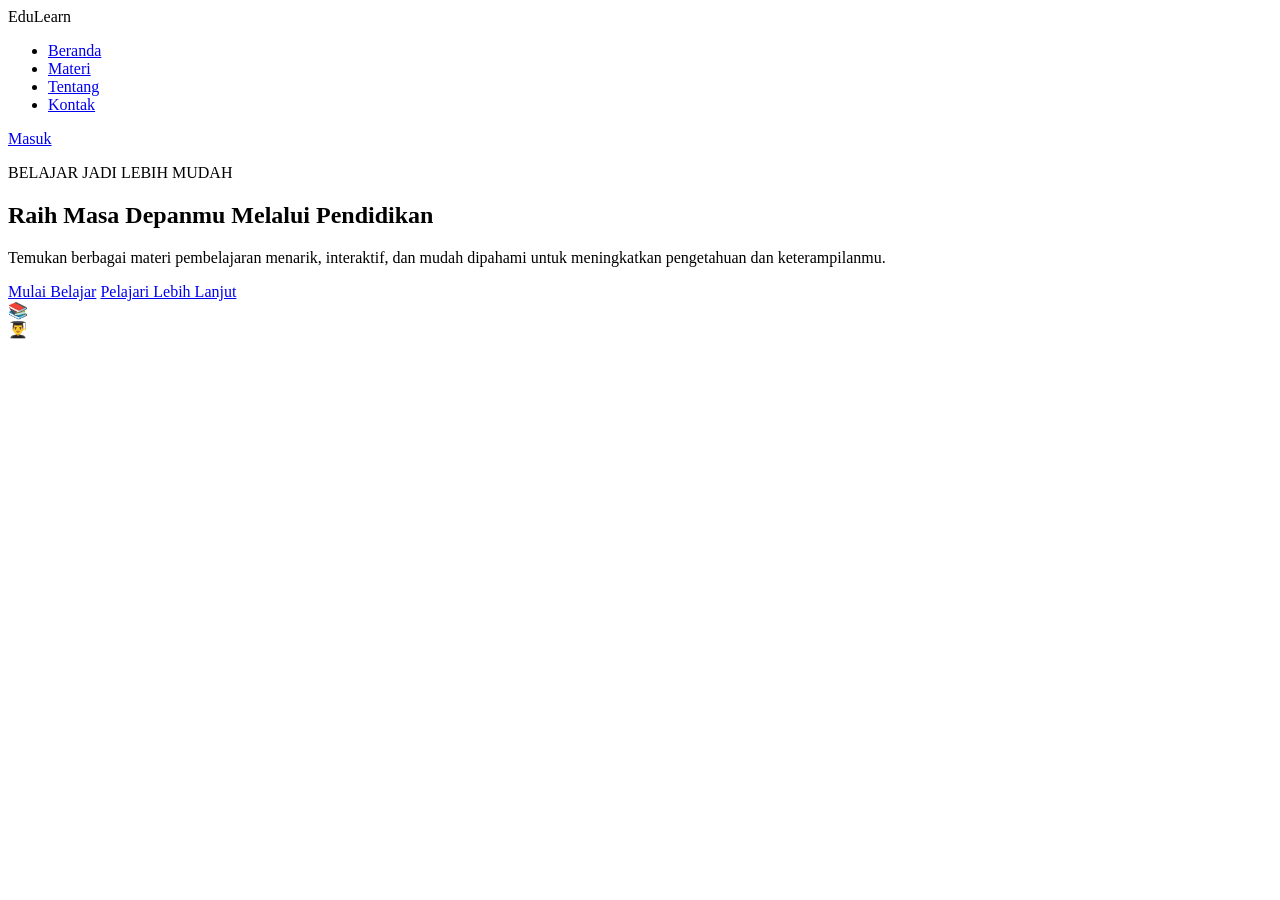
==== index.html @ 4b6c4f79 "setelah itu membuat hero" ====
<!DOCTYPE html>
<html lang="id">
<head>
    <meta charset="UTF-8">
    <meta name="viewport" content="width=device-width, initial-scale=1.0">
    <title>EduLearn - Platform Edukasi</title>

    <link rel="stylesheet" href="style.css">

    <link rel="preconnect" href="https://fonts.googleapis.com">
    <link rel="preconnect" href="https://fonts.gstatic.com" crossorigin>
    <link href="https://fonts.googleapis.com/css2?family=Poppins:wght@300;400;500;600;700&display=swap" rel="stylesheet">
</head>

<body>

    <!-- Navbar -->
    <header>
        <nav class="navbar">
            <div class="logo">Edu<span>Learn</span></div>

            <ul class="nav-menu">
                <li><a href="#home">Beranda</a></li>
                <li><a href="#materi">Materi</a></li>
                <li><a href="#tentang">Tentang</a></li>
                <li><a href="#kontak">Kontak</a></li>
            </ul>

            <a href="#" class="btn-login">Masuk</a>
        </nav>
    </header>

    <!-- Hero -->
    <section class="hero" id="home">
        <div class="hero-text">
            <p class="subtitle">BELAJAR JADI LEBIH MUDAH</p>

            <h1>
                Raih Masa Depanmu
                <span>Melalui Pendidikan</span>
            </h1>

            <p class="description">
                Temukan berbagai materi pembelajaran menarik,
                interaktif, dan mudah dipahami untuk meningkatkan
                pengetahuan dan keterampilanmu.
            </p>

            <div class="hero-buttons">
                <a href="#materi" class="btn-primary">Mulai Belajar</a>
                <a href="#tentang" class="btn-secondary">Pelajari Lebih Lanjut</a>
            </div>
        </div>

        <div class="hero-image">
            <div class="circle"></div>
            <div class="book">📚</div>
            <div class="student">👨‍🎓</div>
        </div>
    </section>
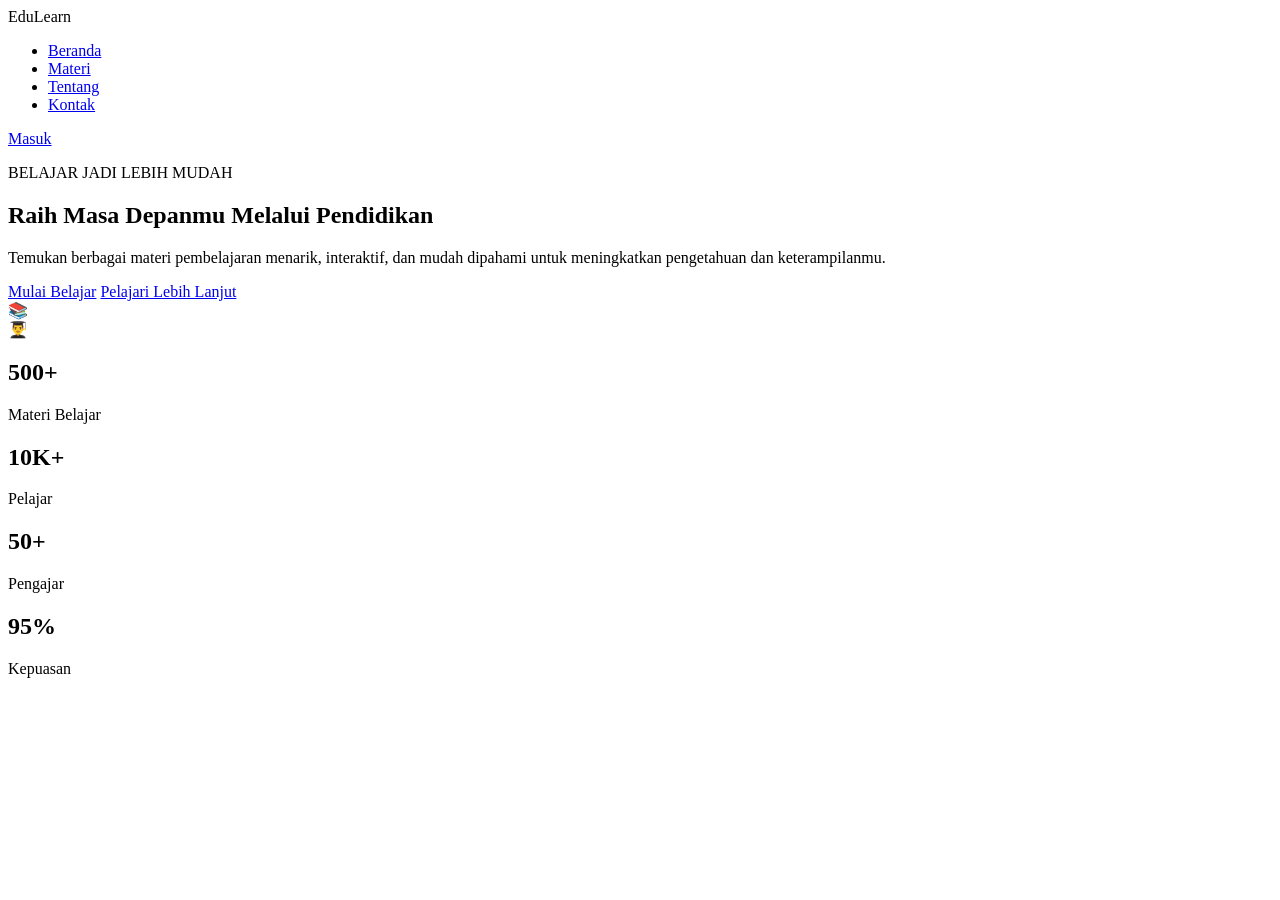
==== commit 3fd14ca8: "lalu saya membuat statistik untuk melihat kunjungan website" ====
--- a/index.html
+++ b/index.html
@@ -57,4 +57,27 @@
             <div class="book">📚</div>
             <div class="student">👨‍🎓</div>
         </div>
+    </section>
+
+    <!-- Statistik -->
+    <section class="stats">
+        <div class="stat">
+            <h2>500+</h2>
+            <p>Materi Belajar</p>
+        </div>
+
+        <div class="stat">
+            <h2>10K+</h2>
+            <p>Pelajar</p>
+        </div>
+
+        <div class="stat">
+            <h2>50+</h2>
+            <p>Pengajar</p>
+        </div>
+
+        <div class="stat">
+            <h2>95%</h2>
+            <p>Kepuasan</p>
+        </div>
     </section>
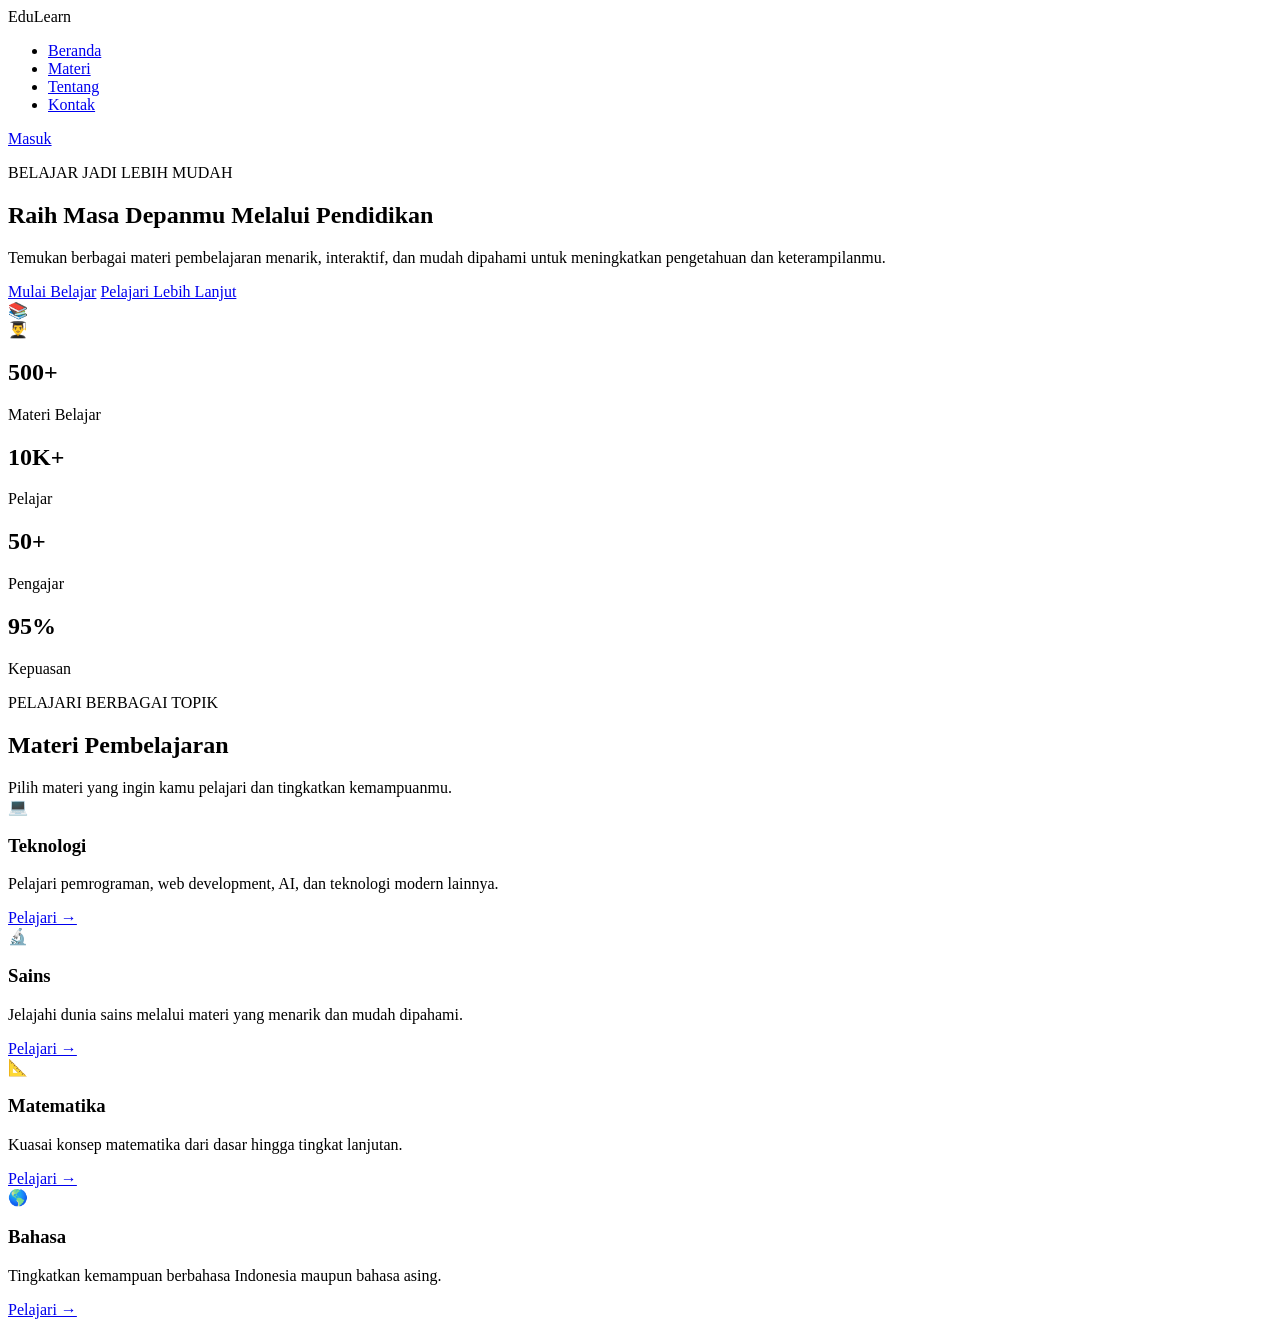
==== commit ef492408: "buat bagian materi" ====
--- a/index.html
+++ b/index.html
@@ -80,4 +80,60 @@
             <h2>95%</h2>
             <p>Kepuasan</p>
         </div>
+    </section>
+
+    <!-- Materi -->
+    <section class="materi" id="materi">
+        <div class="section-title">
+            <p>PELAJARI BERBAGAI TOPIK</p>
+            <h2>Materi Pembelajaran</h2>
+            <span>
+                Pilih materi yang ingin kamu pelajari dan tingkatkan
+                kemampuanmu.
+            </span>
+        </div>
+
+        <div class="card-container">
+
+            <div class="card">
+                <div class="icon blue">💻</div>
+                <h3>Teknologi</h3>
+                <p>
+                    Pelajari pemrograman, web development,
+                    AI, dan teknologi modern lainnya.
+                </p>
+                <a href="#">Pelajari →</a>
+            </div>
+
+            <div class="card">
+                <div class="icon green">🔬</div>
+                <h3>Sains</h3>
+                <p>
+                    Jelajahi dunia sains melalui materi yang
+                    menarik dan mudah dipahami.
+                </p>
+                <a href="#">Pelajari →</a>
+            </div>
+
+            <div class="card">
+                <div class="icon orange">📐</div>
+                <h3>Matematika</h3>
+                <p>
+                    Kuasai konsep matematika dari dasar
+                    hingga tingkat lanjutan.
+                </p>
+                <a href="#">Pelajari →</a>
+            </div>
+
+            <div class="card">
+                <div class="icon purple">🌎</div>
+                <h3>Bahasa</h3>
+                <p>
+                    Tingkatkan kemampuan berbahasa Indonesia
+                    maupun bahasa asing.
+                </p>
+                <a href="#">Pelajari →</a>
+            </div>
+
+        </div>
     </section>
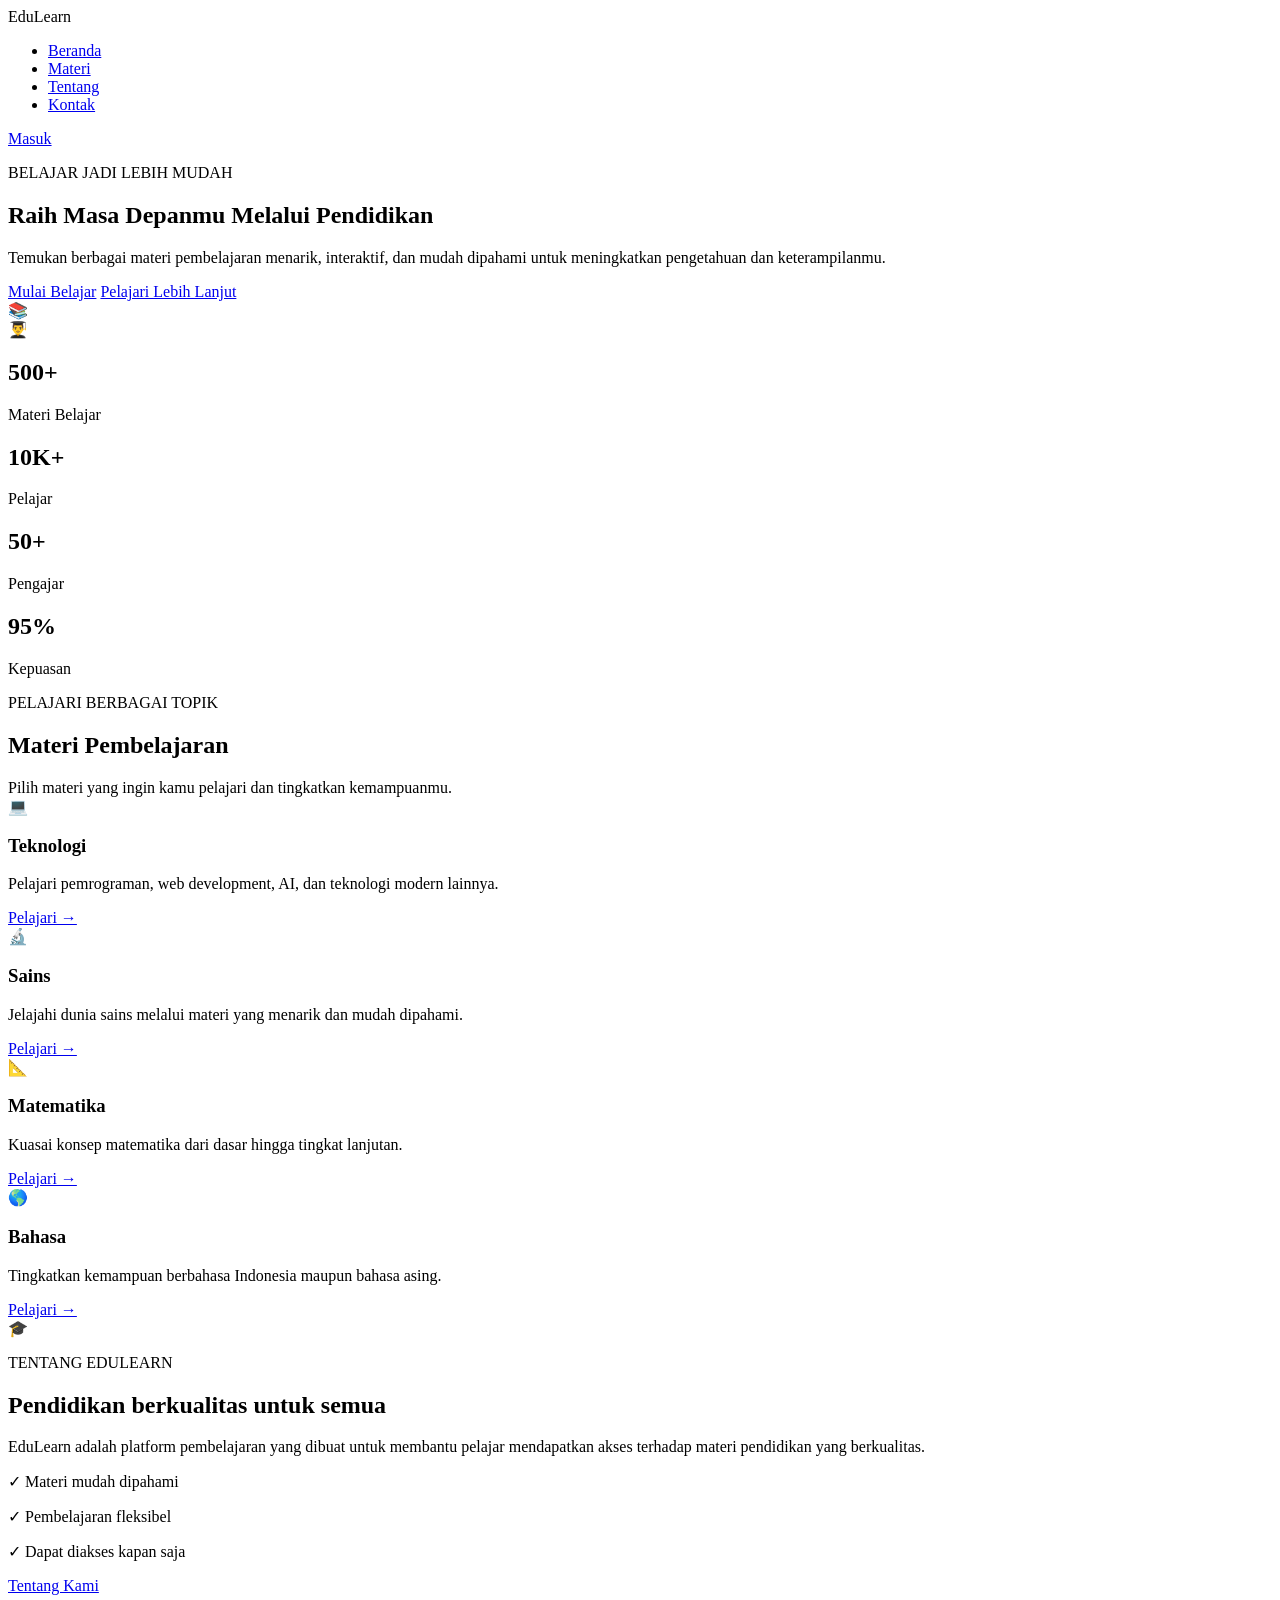
==== commit d6f663af: "setelah itu saya membuat penjelasan tentang website ini" ====
--- a/index.html
+++ b/index.html
@@ -136,4 +136,34 @@
             </div>
 
         </div>
-    </section>+    </section>
+
+    <!-- Tentang -->
+    <section class="about" id="tentang">
+        <div class="about-image">
+            🎓
+        </div>
+
+        <div class="about-text">
+            <p class="subtitle">TENTANG EDULEARN</p>
+
+            <h2>
+                Pendidikan berkualitas
+                untuk semua
+            </h2>
+
+            <p>
+                EduLearn adalah platform pembelajaran yang dibuat
+                untuk membantu pelajar mendapatkan akses terhadap
+                materi pendidikan yang berkualitas.
+            </p>
+
+            <div class="check">
+                <p>✓ Materi mudah dipahami</p>
+                <p>✓ Pembelajaran fleksibel</p>
+                <p>✓ Dapat diakses kapan saja</p>
+            </div>
+
+            <a href="#" class="btn-primary">Tentang Kami</a>
+        </div>
+    </section>
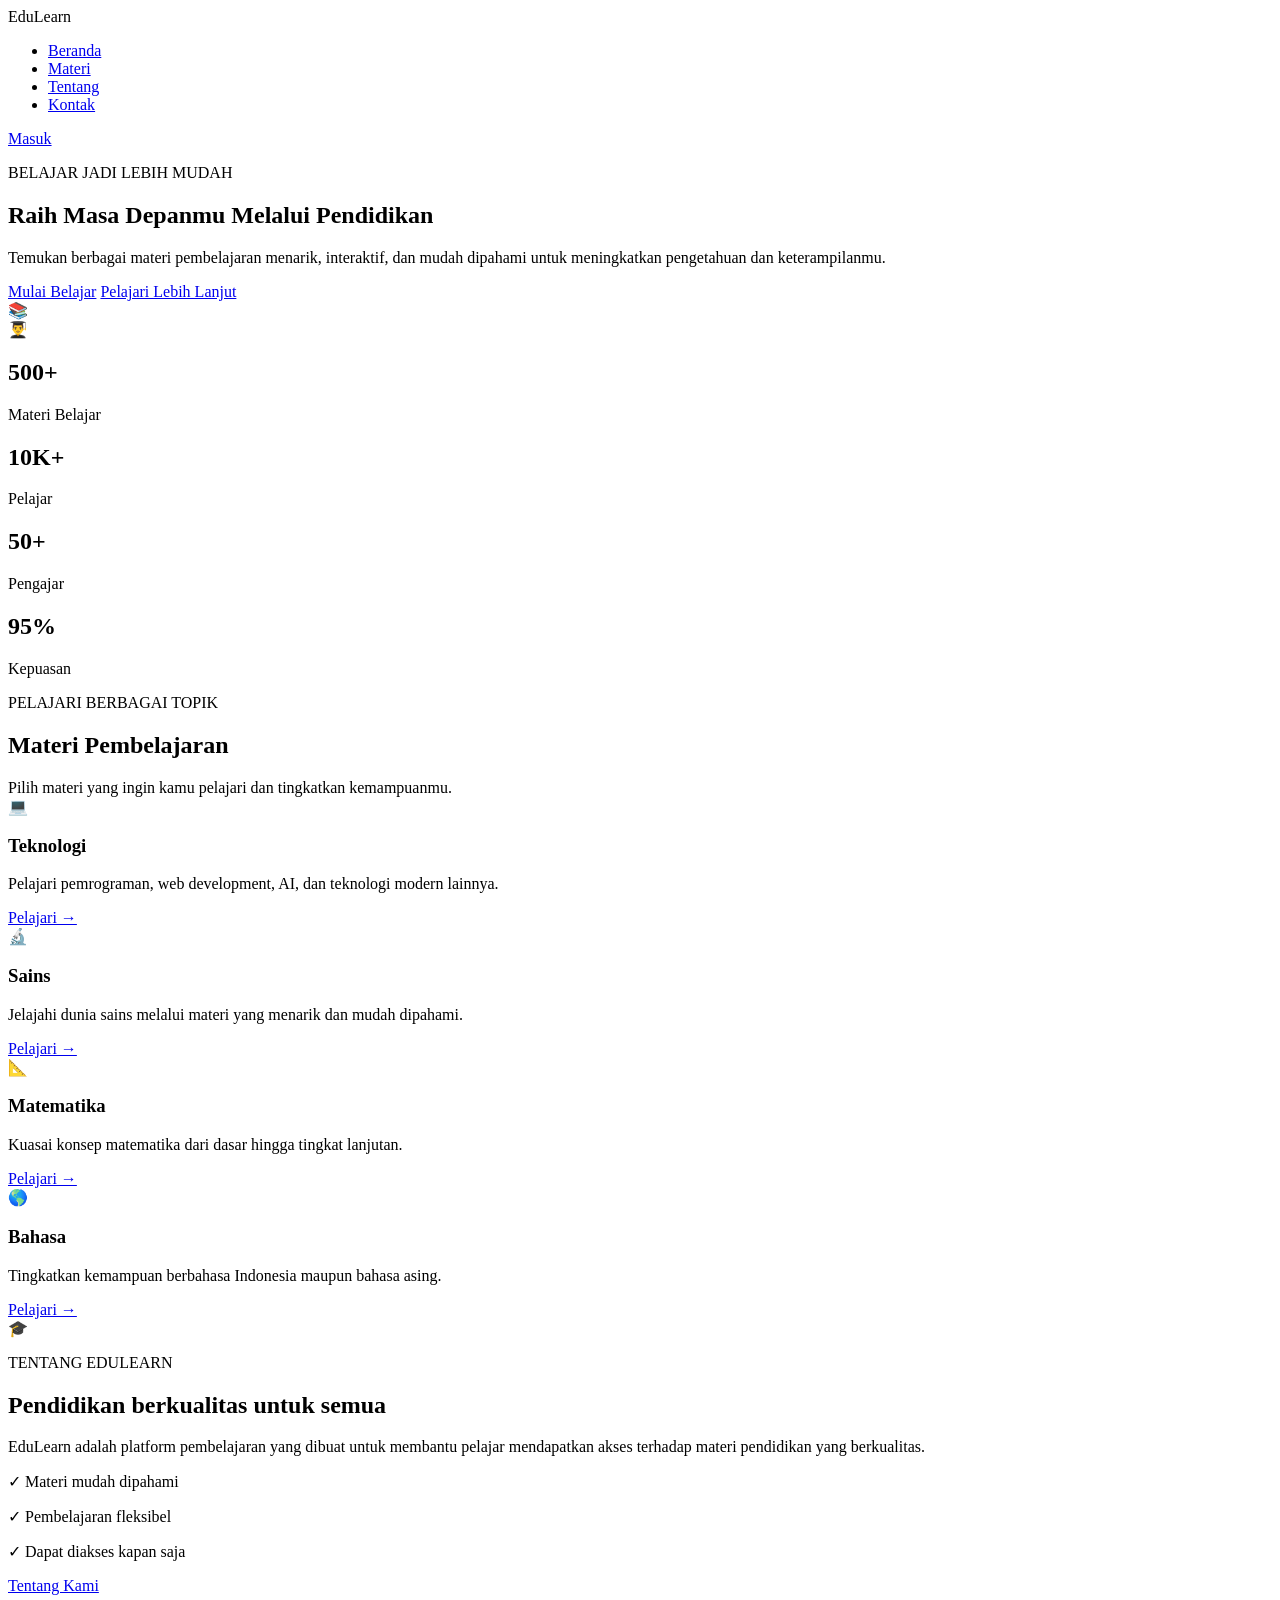
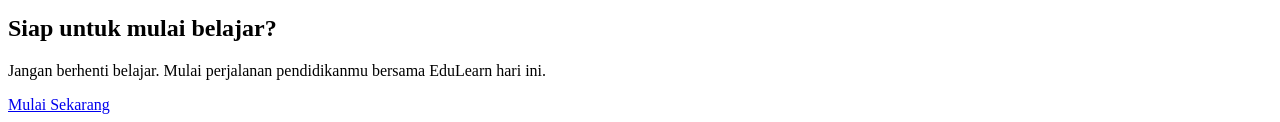
==== commit 10991c83: "saya membuat CTA untuk mengajak para pengguna" ====
--- a/index.html
+++ b/index.html
@@ -167,3 +167,14 @@
             <a href="#" class="btn-primary">Tentang Kami</a>
         </div>
     </section>
+
+    <!-- CTA -->
+    <section class="cta">
+        <h2>Siap untuk mulai belajar?</h2>
+        <p>
+            Jangan berhenti belajar. Mulai perjalanan pendidikanmu
+            bersama EduLearn hari ini.
+        </p>
+
+        <a href="#" class="btn-white">Mulai Sekarang</a>
+    </section>
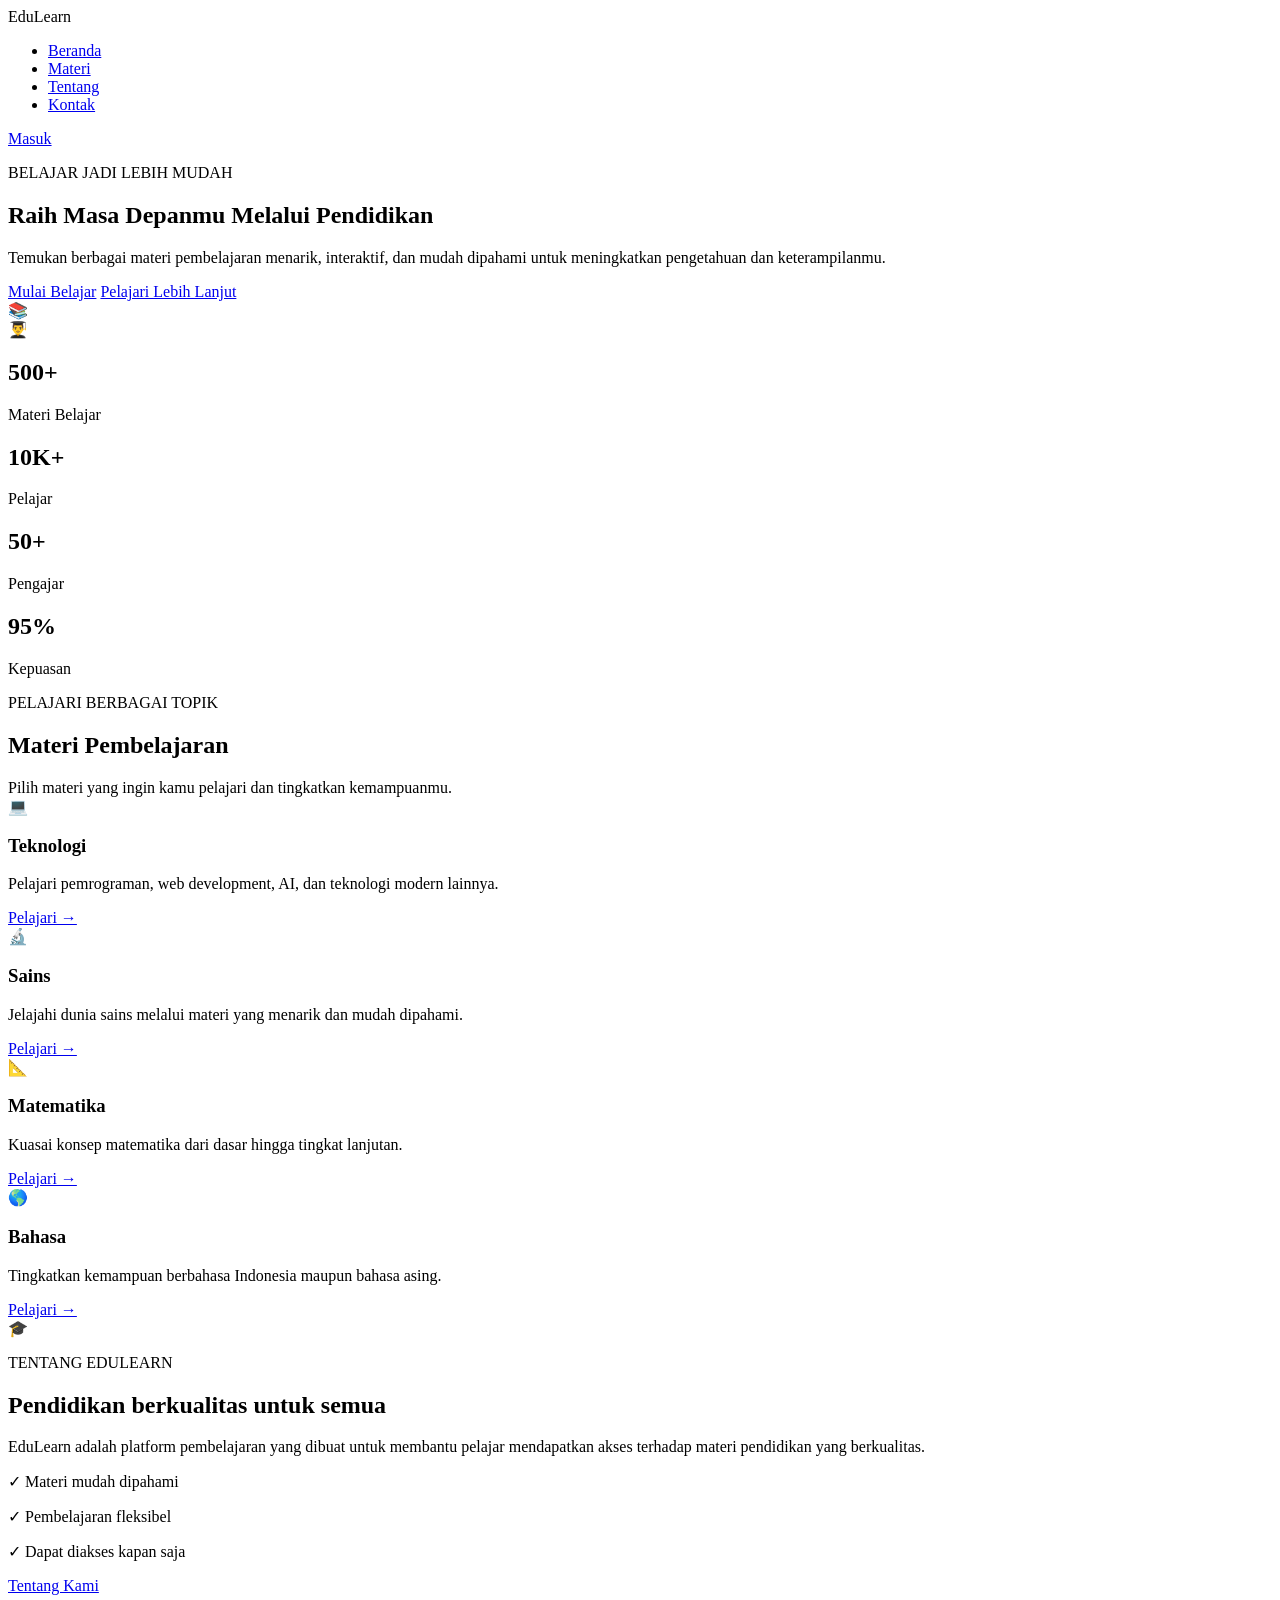
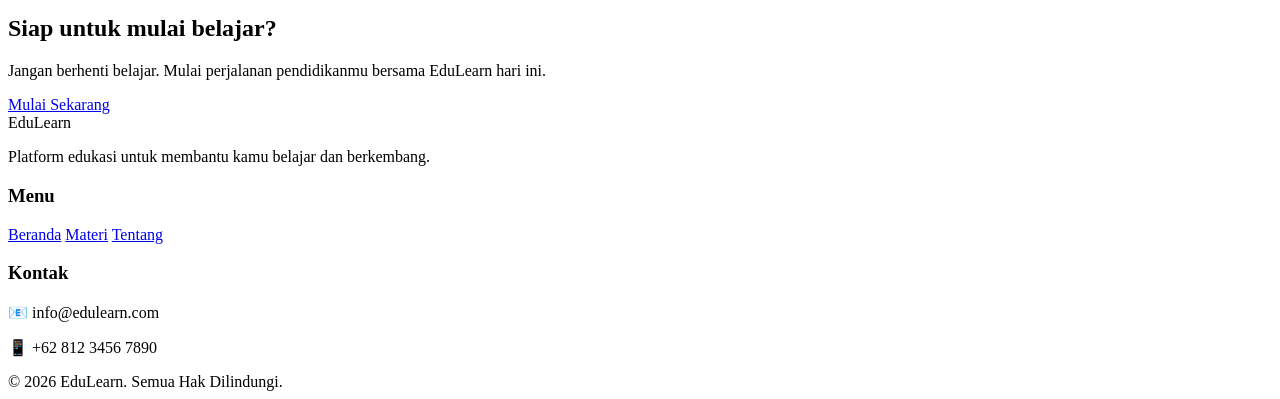
==== commit 934b30b3: "terakhir saya membuat footer" ====
--- a/index.html
+++ b/index.html
@@ -177,4 +177,37 @@
         </p>
 
         <a href="#" class="btn-white">Mulai Sekarang</a>
-    </section>+    </section>
+
+    <!-- Footer -->
+    <footer id="kontak">
+        <div class="footer-content">
+            <div>
+                <div class="logo">Edu<span>Learn</span></div>
+                <p>
+                    Platform edukasi untuk membantu kamu
+                    belajar dan berkembang.
+                </p>
+            </div>
+
+            <div>
+                <h3>Menu</h3>
+                <a href="#home">Beranda</a>
+                <a href="#materi">Materi</a>
+                <a href="#tentang">Tentang</a>
+            </div>
+
+            <div>
+                <h3>Kontak</h3>
+                <p>📧 info@edulearn.com</p>
+                <p>📱 +62 812 3456 7890</p>
+            </div>
+        </div>
+
+        <div class="copyright">
+            © 2026 EduLearn. Semua Hak Dilindungi.
+        </div>
+    </footer>
+
+</body>
+</html>
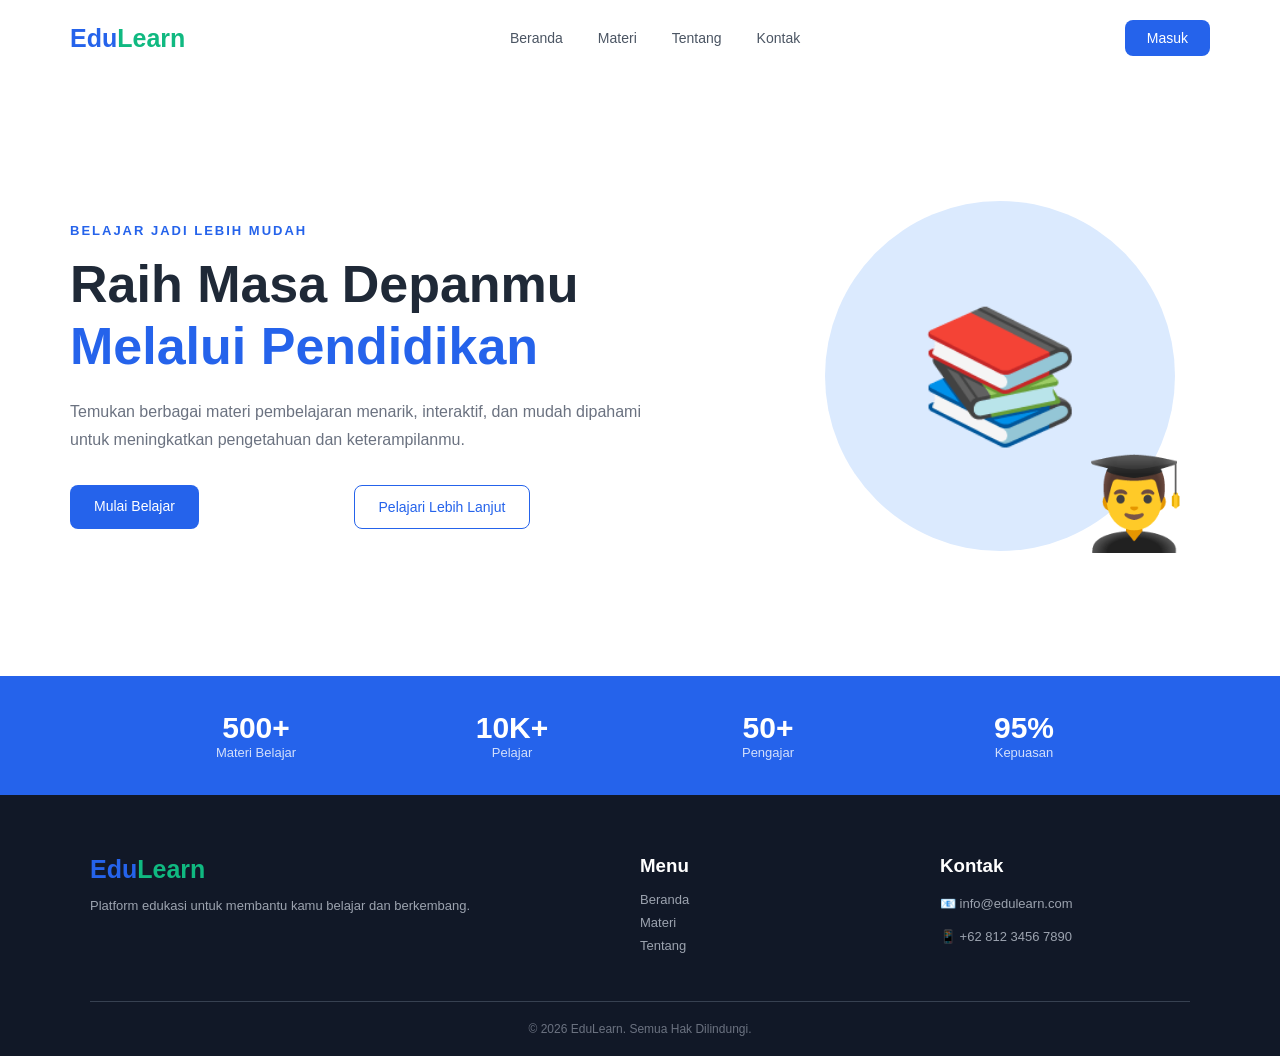
==== commit 91a3d048: "saya membuat halaman pertama tentang.html versi:1.0" ====
--- a/index.html
+++ b/index.html
@@ -16,19 +16,21 @@
 
     <!-- Navbar -->
     <header>
-        <nav class="navbar">
-            <div class="logo">Edu<span>Learn</span></div>
+    <nav class="navbar">
+        <div class="logo">Edu<span>Learn</span></div>
 
-            <ul class="nav-menu">
-                <li><a href="#home">Beranda</a></li>
-                <li><a href="#materi">Materi</a></li>
-                <li><a href="#tentang">Tentang</a></li>
-                <li><a href="#kontak">Kontak</a></li>
-            </ul>
+        <ul class="nav-menu">
+            <li><a href="index.html">Beranda</a></li>
+            <li><a href="materi.html">Materi</a></li>
+            <li><a href="tentang.html">Tentang</a></li>
+            <li><a href="">Kontak</a></li>
+        </ul>
 
-            <a href="#" class="btn-login">Masuk</a>
-        </nav>
-    </header>
+        <a href="#" class="btn-login">Masuk</a>
+
+    </nav>
+</header>
+
 
     <!-- Hero -->
     <section class="hero" id="home">
@@ -47,8 +49,8 @@
             </p>
 
             <div class="hero-buttons">
-                <a href="#materi" class="btn-primary">Mulai Belajar</a>
-                <a href="#tentang" class="btn-secondary">Pelajari Lebih Lanjut</a>
+                <a href="materi.html" class="btn-primary">Mulai Belajar</a>
+                <a href="tentang.html" class="btn-secondary">Pelajari Lebih Lanjut</a>
             </div>
         </div>
 
@@ -82,103 +84,6 @@
         </div>
     </section>
 
-    <!-- Materi -->
-    <section class="materi" id="materi">
-        <div class="section-title">
-            <p>PELAJARI BERBAGAI TOPIK</p>
-            <h2>Materi Pembelajaran</h2>
-            <span>
-                Pilih materi yang ingin kamu pelajari dan tingkatkan
-                kemampuanmu.
-            </span>
-        </div>
-
-        <div class="card-container">
-
-            <div class="card">
-                <div class="icon blue">💻</div>
-                <h3>Teknologi</h3>
-                <p>
-                    Pelajari pemrograman, web development,
-                    AI, dan teknologi modern lainnya.
-                </p>
-                <a href="#">Pelajari →</a>
-            </div>
-
-            <div class="card">
-                <div class="icon green">🔬</div>
-                <h3>Sains</h3>
-                <p>
-                    Jelajahi dunia sains melalui materi yang
-                    menarik dan mudah dipahami.
-                </p>
-                <a href="#">Pelajari →</a>
-            </div>
-
-            <div class="card">
-                <div class="icon orange">📐</div>
-                <h3>Matematika</h3>
-                <p>
-                    Kuasai konsep matematika dari dasar
-                    hingga tingkat lanjutan.
-                </p>
-                <a href="#">Pelajari →</a>
-            </div>
-
-            <div class="card">
-                <div class="icon purple">🌎</div>
-                <h3>Bahasa</h3>
-                <p>
-                    Tingkatkan kemampuan berbahasa Indonesia
-                    maupun bahasa asing.
-                </p>
-                <a href="#">Pelajari →</a>
-            </div>
-
-        </div>
-    </section>
-
-    <!-- Tentang -->
-    <section class="about" id="tentang">
-        <div class="about-image">
-            🎓
-        </div>
-
-        <div class="about-text">
-            <p class="subtitle">TENTANG EDULEARN</p>
-
-            <h2>
-                Pendidikan berkualitas
-                untuk semua
-            </h2>
-
-            <p>
-                EduLearn adalah platform pembelajaran yang dibuat
-                untuk membantu pelajar mendapatkan akses terhadap
-                materi pendidikan yang berkualitas.
-            </p>
-
-            <div class="check">
-                <p>✓ Materi mudah dipahami</p>
-                <p>✓ Pembelajaran fleksibel</p>
-                <p>✓ Dapat diakses kapan saja</p>
-            </div>
-
-            <a href="#" class="btn-primary">Tentang Kami</a>
-        </div>
-    </section>
-
-    <!-- CTA -->
-    <section class="cta">
-        <h2>Siap untuk mulai belajar?</h2>
-        <p>
-            Jangan berhenti belajar. Mulai perjalanan pendidikanmu
-            bersama EduLearn hari ini.
-        </p>
-
-        <a href="#" class="btn-white">Mulai Sekarang</a>
-    </section>
-
     <!-- Footer -->
     <footer id="kontak">
         <div class="footer-content">
@@ -192,9 +97,9 @@
 
             <div>
                 <h3>Menu</h3>
-                <a href="#home">Beranda</a>
-                <a href="#materi">Materi</a>
-                <a href="#tentang">Tentang</a>
+                <a href="index.html">Beranda</a>
+                <a href="materi.html">Materi</a>
+                <a href="tentang.html">Tentang</a>
             </div>
 
             <div>
--- a/style.css
+++ b/style.css
@@ -0,0 +1,556 @@
+* {
+    margin: 0;
+    padding: 0;
+    box-sizing: border-box;
+}
+
+html {
+    scroll-behavior: smooth;
+}
+
+body {
+    font-family: "Poppins", sans-serif;
+    color: #1f2937;
+    background: #ffffff;
+}
+
+/* =========================
+   NAVBAR
+========================= */
+
+header {
+    width: 100%;
+    background: white;
+}
+
+.navbar {
+    max-width: 1200px;
+    margin: auto;
+    padding: 20px 30px;
+
+    display: flex;
+    align-items: center;
+    justify-content: space-between;
+}
+
+.logo {
+    font-size: 25px;
+    font-weight: 700;
+    color: #2563eb;
+}
+
+.logo span {
+    color: #10b981;
+}
+
+.nav-menu {
+    list-style: none;
+    display: flex;
+    gap: 35px;
+}
+
+.nav-menu a {
+    text-decoration: none;
+    color: #4b5563;
+    font-size: 14px;
+    transition: 0.3s;
+}
+
+.nav-menu a:hover {
+    color: #2563eb;
+}
+
+.btn-login {
+    text-decoration: none;
+    color: white;
+    background: #2563eb;
+
+    padding: 10px 22px;
+    border-radius: 8px;
+
+    font-size: 14px;
+    transition: 0.3s;
+}
+
+.btn-login:hover {
+    background: #1d4ed8;
+}
+
+.btn-secondary{
+    text-decoration: none;
+    align-items: center;
+    margin: auto;
+}
+
+/* =========================
+   HERO
+========================= */
+
+.hero {
+    max-width: 1200px;
+    margin: auto;
+    min-height: 600px;
+
+    padding: 70px 30px;
+
+    display: flex;
+    align-items: center;
+    justify-content: space-between;
+    gap: 50px;
+}
+
+.hero-text {
+    max-width: 600px;
+}
+
+.subtitle {
+    color: #2563eb;
+    font-size: 13px;
+    font-weight: 600;
+    letter-spacing: 2px;
+    margin-bottom: 15px;
+}
+
+.hero h1 {
+    font-size: 52px;
+    line-height: 1.2;
+    margin-bottom: 20px;
+}
+
+.hero h1 span {
+    display: block;
+    color: #2563eb;
+}
+
+.description {
+    color: #6b7280;
+    line-height: 1.8;
+    margin-bottom: 30px;
+}
+
+.hero-buttons {
+    display: flex;
+    gap: 15px;
+}
+
+.btn-primary,
+.btn-secondary {
+    display: inline-block;
+    text-decoration: none;
+
+    padding: 13px 24px;
+    border-radius: 8px;
+
+    font-size: 14px;
+    font-weight: 500;
+}
+
+.btn-primary {
+    color: white;
+    background: #2563eb;
+}
+
+.btn-primary:hover {
+    background: #1d4ed8;
+}
+
+.btn-secondary {
+    color: #2563eb;
+    border: 1px solid #2563eb;
+}
+
+.btn-secondary:hover {
+    background: #eff6ff;
+}
+
+/* Hero illustration */
+
+.hero-image {
+    width: 420px;
+    height: 420px;
+
+    position: relative;
+
+    display: flex;
+    align-items: center;
+    justify-content: center;
+}
+
+.circle {
+    width: 350px;
+    height: 350px;
+
+    background: #dbeafe;
+    border-radius: 50%;
+
+    position: absolute;
+}
+
+.book {
+    position: absolute;
+    font-size: 130px;
+    z-index: 2;
+}
+
+.student {
+    position: absolute;
+    right: 20px;
+    bottom: 30px;
+
+    font-size: 90px;
+    z-index: 3;
+}
+
+/* =========================
+   STATS
+========================= */
+
+.stats {
+    background: #2563eb;
+    color: white;
+
+    padding: 35px 10%;
+
+    display: grid;
+    grid-template-columns: repeat(4, 1fr);
+    text-align: center;
+}
+
+.stat h2 {
+    font-size: 30px;
+}
+
+.stat p {
+    font-size: 13px;
+    opacity: 0.8;
+}
+
+/* =========================
+   MATERI
+========================= */
+
+.materi {
+    max-width: 1200px;
+    margin: auto;
+    padding: 90px 30px;
+}
+
+.section-title {
+    text-align: center;
+    margin-bottom: 50px;
+}
+
+.section-title p {
+    color: #2563eb;
+    font-size: 12px;
+    font-weight: 600;
+    letter-spacing: 2px;
+}
+
+.section-title h2 {
+    font-size: 35px;
+    margin: 10px 0;
+}
+
+.section-title span {
+    color: #6b7280;
+    font-size: 14px;
+}
+
+.card-container {
+    display: grid;
+    grid-template-columns: repeat(4, 1fr);
+    gap: 20px;
+}
+
+.card {
+    padding: 30px;
+    border: 1px solid #e5e7eb;
+    border-radius: 15px;
+
+    transition: 0.3s;
+}
+
+.card:hover {
+    transform: translateY(-8px);
+    box-shadow: 0 15px 30px rgba(0, 0, 0, 0.08);
+}
+
+.icon {
+    width: 60px;
+    height: 60px;
+
+    display: flex;
+    align-items: center;
+    justify-content: center;
+
+    border-radius: 12px;
+    font-size: 28px;
+
+    margin-bottom: 20px;
+}
+
+.blue {
+    background: #dbeafe;
+}
+
+.green {
+    background: #d1fae5;
+}
+
+.orange {
+    background: #ffedd5;
+}
+
+.purple {
+    background: #ede9fe;
+}
+
+.card h3 {
+    margin-bottom: 10px;
+}
+
+.card p {
+    color: #6b7280;
+    font-size: 13px;
+    line-height: 1.7;
+    margin-bottom: 20px;
+}
+
+.card a {
+    color: #2563eb;
+    text-decoration: none;
+    font-size: 13px;
+    font-weight: 600;
+}
+
+/* =========================
+   ABOUT
+========================= */
+
+.about {
+    background: #f8fafc;
+
+    padding: 90px max(30px, calc((100% - 1140px) / 2));
+
+    display: flex;
+    align-items: center;
+    gap: 80px;
+}
+
+.about-image {
+    min-width: 400px;
+    height: 350px;
+
+    background: #dbeafe;
+    border-radius: 25px;
+
+    display: flex;
+    align-items: center;
+    justify-content: center;
+
+    font-size: 130px;
+}
+
+.about-text {
+    max-width: 550px;
+}
+
+.about-text h2 {
+    font-size: 35px;
+    line-height: 1.3;
+    margin-bottom: 20px;
+}
+
+.about-text > p:not(.subtitle) {
+    color: #6b7280;
+    line-height: 1.8;
+    margin-bottom: 20px;
+}
+
+.check {
+    margin-bottom: 25px;
+}
+
+.check p {
+    margin: 8px 0;
+    color: #374151;
+    font-size: 14px;
+}
+
+/* =========================
+   CTA
+========================= */
+
+.cta {
+    text-align: center;
+
+    background: linear-gradient(
+        135deg,
+        #2563eb,
+        #4f46e5
+    );
+
+    color: white;
+    padding: 80px 30px;
+}
+
+.cta h2 {
+    font-size: 35px;
+    margin-bottom: 10px;
+}
+
+.cta p {
+    opacity: 0.85;
+    margin-bottom: 30px;
+}
+
+.btn-white {
+    display: inline-block;
+
+    background: white;
+    color: #2563eb;
+
+    padding: 13px 28px;
+    border-radius: 8px;
+
+    text-decoration: none;
+    font-weight: 600;
+}
+
+/* =========================
+   FOOTER
+========================= */
+
+footer {
+    background: #111827;
+    color: white;
+    padding: 60px 30px 20px;
+}
+
+.footer-content {
+    max-width: 1100px;
+    margin: auto;
+
+    display: grid;
+    grid-template-columns: 2fr 1fr 1fr;
+    gap: 50px;
+}
+
+.footer-content p {
+    color: #9ca3af;
+    font-size: 13px;
+    line-height: 1.8;
+    margin-top: 10px;
+}
+
+.footer-content h3 {
+    margin-bottom: 15px;
+}
+
+.footer-content a {
+    display: block;
+    color: #9ca3af;
+    text-decoration: none;
+    font-size: 13px;
+    margin: 8px 0;
+}
+
+.footer-content a:hover {
+    color: white;
+}
+
+.copyright {
+    max-width: 1100px;
+    margin: 40px auto 0;
+
+    padding-top: 20px;
+    border-top: 1px solid #374151;
+
+    text-align: center;
+    color: #6b7280;
+    font-size: 12px;
+}
+
+/* =========================
+   RESPONSIVE
+========================= */
+
+@media (max-width: 900px) {
+
+    .nav-menu {
+        display: none;
+    }
+
+    .hero {
+        flex-direction: column;
+        text-align: center;
+    }
+
+    .hero-buttons {
+        justify-content: center;
+    }
+
+    .card-container {
+        grid-template-columns: repeat(2, 1fr);
+    }
+
+    .stats {
+        grid-template-columns: repeat(2, 1fr);
+        gap: 30px;
+    }
+
+    .about {
+        flex-direction: column;
+        text-align: center;
+    }
+
+    .about-image {
+        min-width: 100%;
+    }
+
+    .footer-content {
+        grid-template-columns: 1fr 1fr;
+    }
+}
+
+@media (max-width: 600px) {
+
+    .hero h1 {
+        font-size: 38px;
+    }
+
+    .hero-image {
+        width: 300px;
+        height: 300px;
+    }
+
+    .circle {
+        width: 250px;
+        height: 250px;
+    }
+
+    .book {
+        font-size: 90px;
+    }
+
+    .student {
+        font-size: 60px;
+    }
+
+    .stats {
+        grid-template-columns: 1fr 1fr;
+    }
+
+    .card-container {
+        grid-template-columns: 1fr;
+    }
+
+    .about-text h2 {
+        font-size: 28px;
+    }
+
+    .footer-content {
+        grid-template-columns: 1fr;
+    }
+}
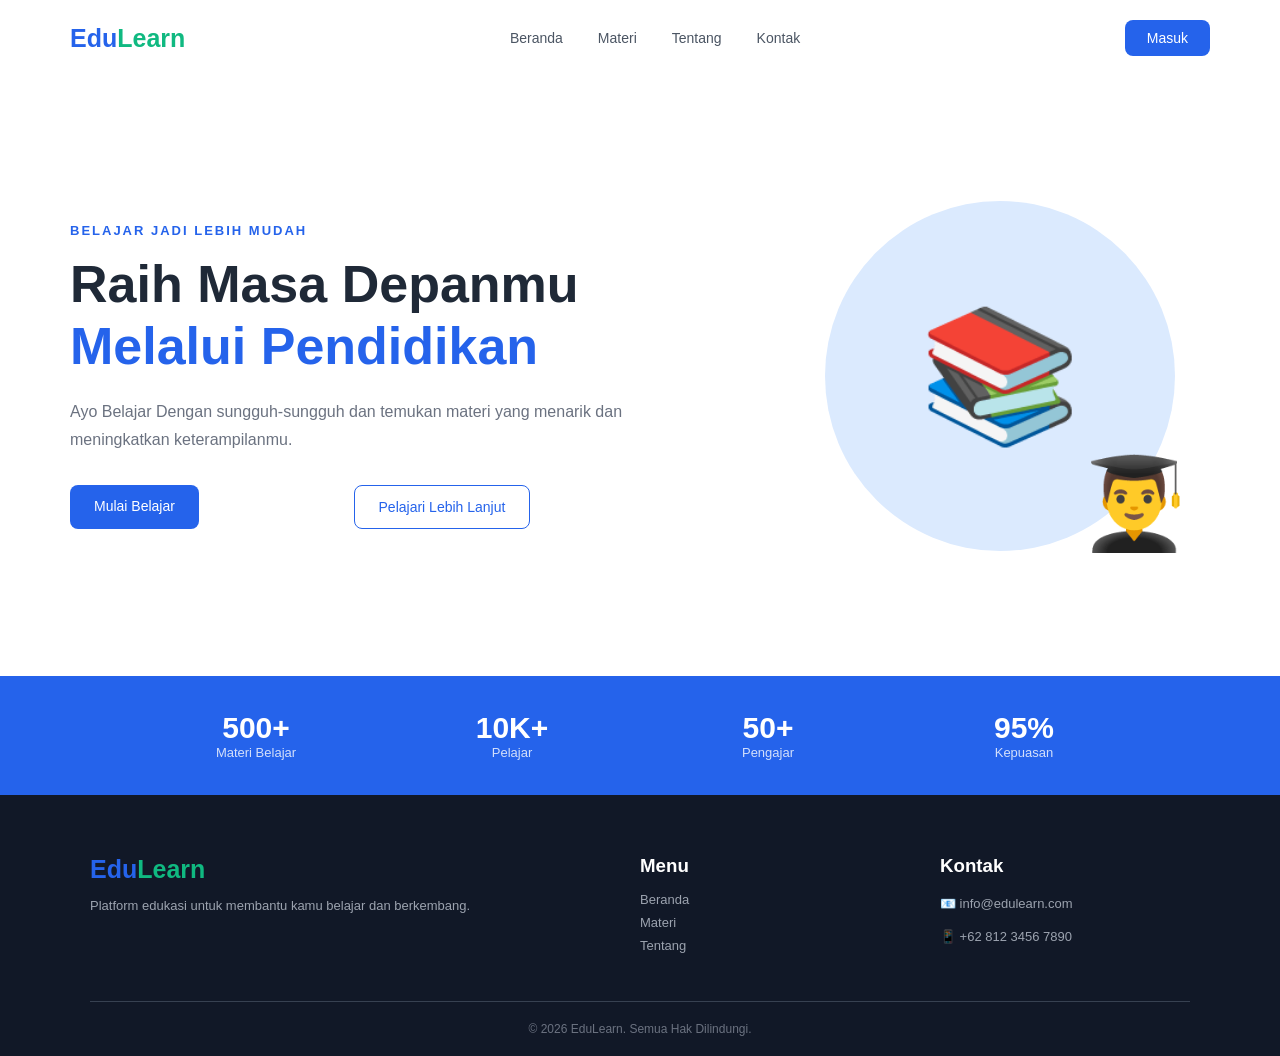
==== commit 1ab88f5a: "memperbaiki teks deskripsi versi 1.7" ====
--- a/index.html
+++ b/index.html
@@ -43,9 +43,9 @@
             </h1>
 
             <p class="description">
-                Temukan berbagai materi pembelajaran menarik,
-                interaktif, dan mudah dipahami untuk meningkatkan
-                pengetahuan dan keterampilanmu.
+                Ayo Belajar Dengan sungguh-sungguh
+                dan temukan materi yang menarik dan 
+                meningkatkan keterampilanmu.
             </p>
 
             <div class="hero-buttons">
